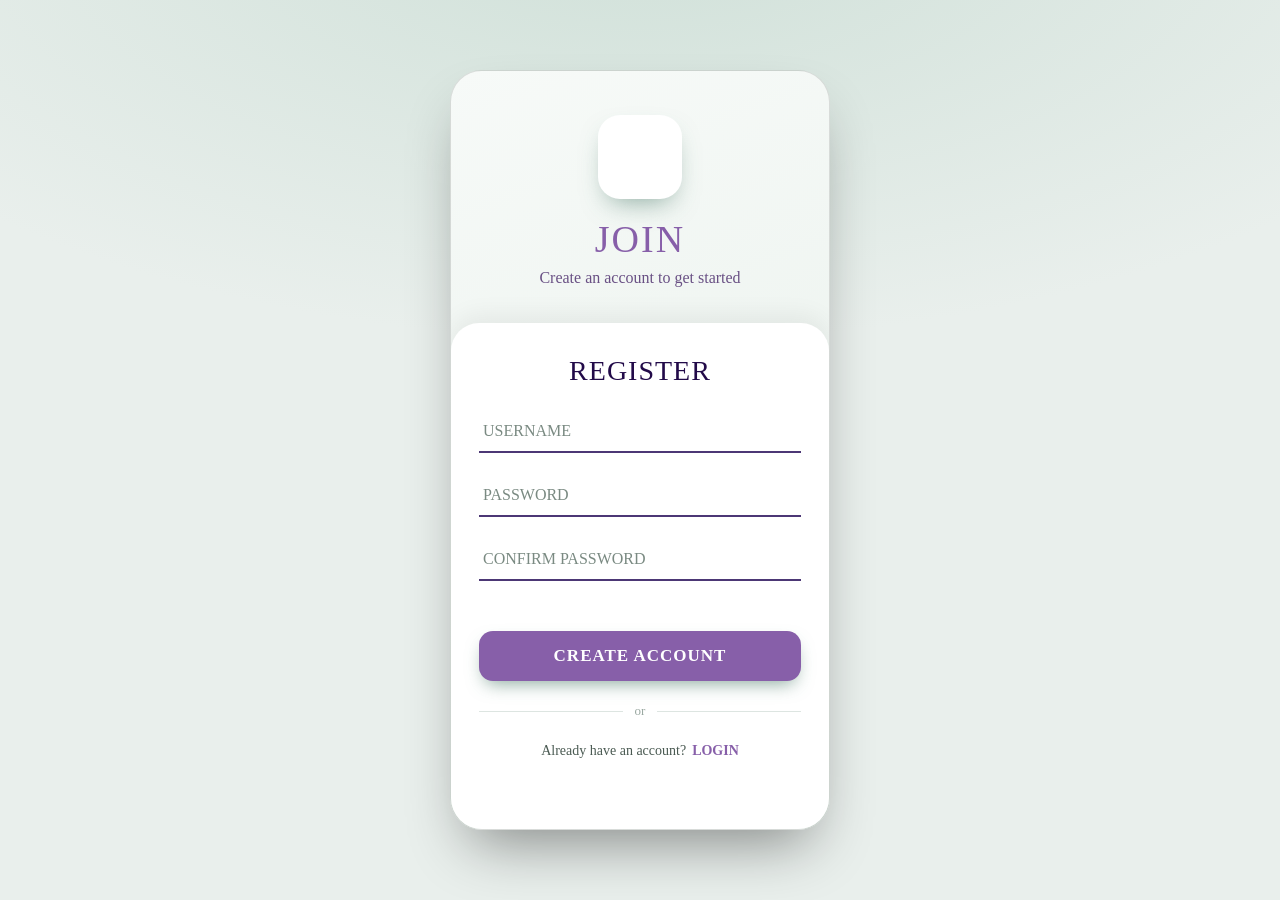
==== registerr.html @ 700d99f9 "Update smart room files" ====
<!DOCTYPE html>
<html lang="en">
<head>
<meta charset="UTF-8">
<meta name="viewport" content="width=device-width, initial-scale=1.0, viewport-fit=cover">
<title>Register</title>
<link rel="stylesheet" href="../css/login.css">
</head>

<body>
    <div class="app">
        <div class="hero">
            <div class="logo">
                <img src="./photo/freezy.svg" alt="Logo"
                     onerror="this.style.display='none'; this.nextElementSibling.style.display='block';">
                <span class="logo-fallback"></span>
            </div>
            <div class="span">
                <span>J</span><span>O</span><span>I</span><span>N</span>
            </div>
            <p>Create an account to get started</p>
        </div>

        <div class="container">
            <form onsubmit="return false;">
                <h2>REGISTER</h2>

                <div class="input">
                    <input type="text" id="reg-username" required>
                    <label for="reg-username">USERNAME</label>
                </div>

                <div class="input">
                    <input type="password" id="reg-password" required>
                    <label for="reg-password">PASSWORD</label>
                </div>

                <div class="input">
                    <input type="password" id="reg-confirm-password" required>
                    <label for="reg-confirm-password">CONFIRM PASSWORD</label>
                </div>

                <button class="btn" type="submit">CREATE ACCOUNT</button>

                <div class="divider">or</div>

                <div class="ata">
                    <span>Already have an account?</span>
                    <a href="login.html" id="submit">LOGIN</a>
                </div>
            </form>
        </div>
    </div>

    <script type="module" src="./firebaseConfig.js"></script>
    <script type="module" src="./register1.js"></script>
</body>
</html>
---- css/login.css ----
* {
        padding: 0;
        margin: 0;
        box-sizing: border-box;
        font-family: 'Times New Roman', Times, serif;
        -webkit-tap-highlight-color: transparent;
    }

    :root {
        --accent: #875fa9;
        --accent-soft: #48578b7c;
        --ink: #220a49;
        --line: #4c3775;
        --page: #e9efec;
    }

    html, body {
        background: var(--page);
    }

    /* Center the phone frame on larger screens; edge-to-edge on phones */
    body {
        min-height: 100dvh;
        display: flex;
        align-items: center;
        justify-content: center;
        background:
            radial-gradient(120% 80% at 50% -10%, #cfe0d8 0%, var(--page) 60%);
        padding: 16px;
    }

    .app {
        position: relative;
        width: 100%;
        max-width: 380px;
        min-height: 100dvh;
        background: linear-gradient(160deg, #f7faf8 0%, #e6efe9 100%);
        display: flex;
        flex-direction: column;
        overflow: hidden;
    }

    /* Device frame only on wider viewports */
    @media (min-width: 400px) {
        .app {
            min-height: 760px;
            height: 760px;
            border-radius: 32px;
            border: 1px solid rgba(0, 0, 0, 0.12);
            box-shadow: 0 30px 60px -20px rgba(0, 0, 0, 0.45);
        }
    }

    .hero {
        padding: 44px 28px 28px;
        text-align: center;
    }

    .logo {
        width: 84px;
        height: 84px;
        margin: 0 auto 18px;
        border-radius: 22px;
        background: #ffffff;
        display: flex;
        align-items: center;
        justify-content: center;
        box-shadow: 0 12px 26px -10px rgba(53, 106, 87, 0.55);
        overflow: hidden;
    }

    .logo img {
        width: 200%;
        height: 1000%;
        object-fit: center;
    }

    /* Fallback monogram shown if the logo image is missing */
    .logo-fallback {
        display: none;
        font-size: 40px;
        font-weight: 700;
        color: var(--accent);
        letter-spacing: 1px;
    }

    .span {
        font-size: 38px;
        letter-spacing: 2px;
        color: var(--accent);
    }

    .span span {
        display: inline-block;
        font-weight: 400;
        animation: mover 4s linear infinite;
    }

    @keyframes mover {
        0%   { text-shadow: 0 0 30px rgba(53, 106, 87, 0); transform: translateY(0); }
        50%  { text-shadow: 0 0 24px rgba(53, 106, 87, 0.35); transform: translateY(6px); }
        100% { text-shadow: 0 0 30px rgba(53, 106, 87, 0); transform: translateY(0); }
    }

    .span span:nth-child(1) { animation-delay: 0.0s; }
    .span span:nth-child(2) { animation-delay: 0.4s; }
    .span span:nth-child(3) { animation-delay: 0.8s; }
    .span span:nth-child(4) { animation-delay: 1.2s; }
    .span span:nth-child(5) { animation-delay: 1.6s; }
    .span span:nth-child(6) { animation-delay: 2.0s; }
    .span span:nth-child(7) { animation-delay: 2.4s; }

    .hero p {
        margin-top: 8px;
        font-size: 16px;
        color: #695084;
    }

    /* ---------- Card ---------- */
    .container {
        flex: 1;
        margin-top: 8px;
        background: #ffffff;
        border-top-left-radius: 28px;
        border-top-right-radius: 28px;
        box-shadow: 0 -8px 24px rgba(0, 0, 0, 0.06);
        padding: 32px 28px calc(32px + env(safe-area-inset-bottom));
        display: flex;
        flex-direction: column;
    }

    h2 {
        font-size: 28px;
        font-weight: 400;
        text-align: center;
        letter-spacing: 1px;
        margin-bottom: 24px;
        color: var(--ink);
    }

    /* ---------- Inputs ---------- */
    .input {
        position: relative;
        margin: 22px 0;
        border-bottom: 2px solid var(--line);
    }

    .input input {
        width: 100%;
        height: 40px;
        background: transparent;
        border: none;
        outline: none;
        font-size: 16px;
        padding: 0 4px;
        color: var(--ink);
    }

    .input label {
        position: absolute;
        top: 50%;
        left: 4px;
        transform: translateY(-50%);
        font-size: 16px;
        color: #7a8a82;
        pointer-events: none;
        transition: 0.2s ease;
    }

    .input input:focus ~ label,
    .input input:valid ~ label {
        top: -10px;
        font-size: 13px;
        color: var(--accent);
        transform: none;
    }

    .input input:focus {
        border-color: var(--accent);
    }

    /* ---------- Options row ---------- */
    .acc {
        display: flex;
        align-items: center;
        justify-content: space-between;
        margin-top: 6px;
        flex-wrap: wrap;
        gap: 8px;
    }

    .acc label {
        display: flex;
        align-items: center;
        gap: 6px;
        font-size: 14px;
        color: #4a5a52;
        cursor: pointer;
    }

    .acc a {
        font-size: 14px;
        color: var(--accent);
        text-decoration: none;
    }

    .acc a:hover { text-decoration: underline; }

    /* ---------- Button ---------- */
    .btn {
        width: 100%;
        height: 50px;
        margin-top: 28px;
        color: #fff;
        border: none;
        border-radius: 14px;
        font-weight: 600;
        font-size: 17px;
        letter-spacing: 1px;
        background: var(--accent);
        cursor: pointer;
        transition: transform 0.15s ease, box-shadow 0.2s ease;
        box-shadow: 0 8px 18px -6px rgba(53, 106, 87, 0.6);
    }

    .btn:active { transform: scale(0.98); }
    .btn:hover { box-shadow: 0 10px 22px -6px rgba(53, 106, 87, 0.7); }

    /* ---------- Footer link ---------- */
    .ata {
        display: flex;
        justify-content: center;
        gap: 6px;
        margin-top: 24px;
        font-size: 14px;
        color: #4a5a52;
    }

    .ata a {
        font-weight: 600;
        color: var(--accent);
        text-decoration: none;
    }

    .ata a:hover { text-decoration: underline; }

    .divider {
        display: flex;
        align-items: center;
        gap: 12px;
        margin: 22px 0 4px;
        color: #9aa8a1;
        font-size: 13px;
    }

    .divider::before,
    .divider::after {
        content: "";
        flex: 1;
        height: 1px;
        background: #dde5e1;
    }
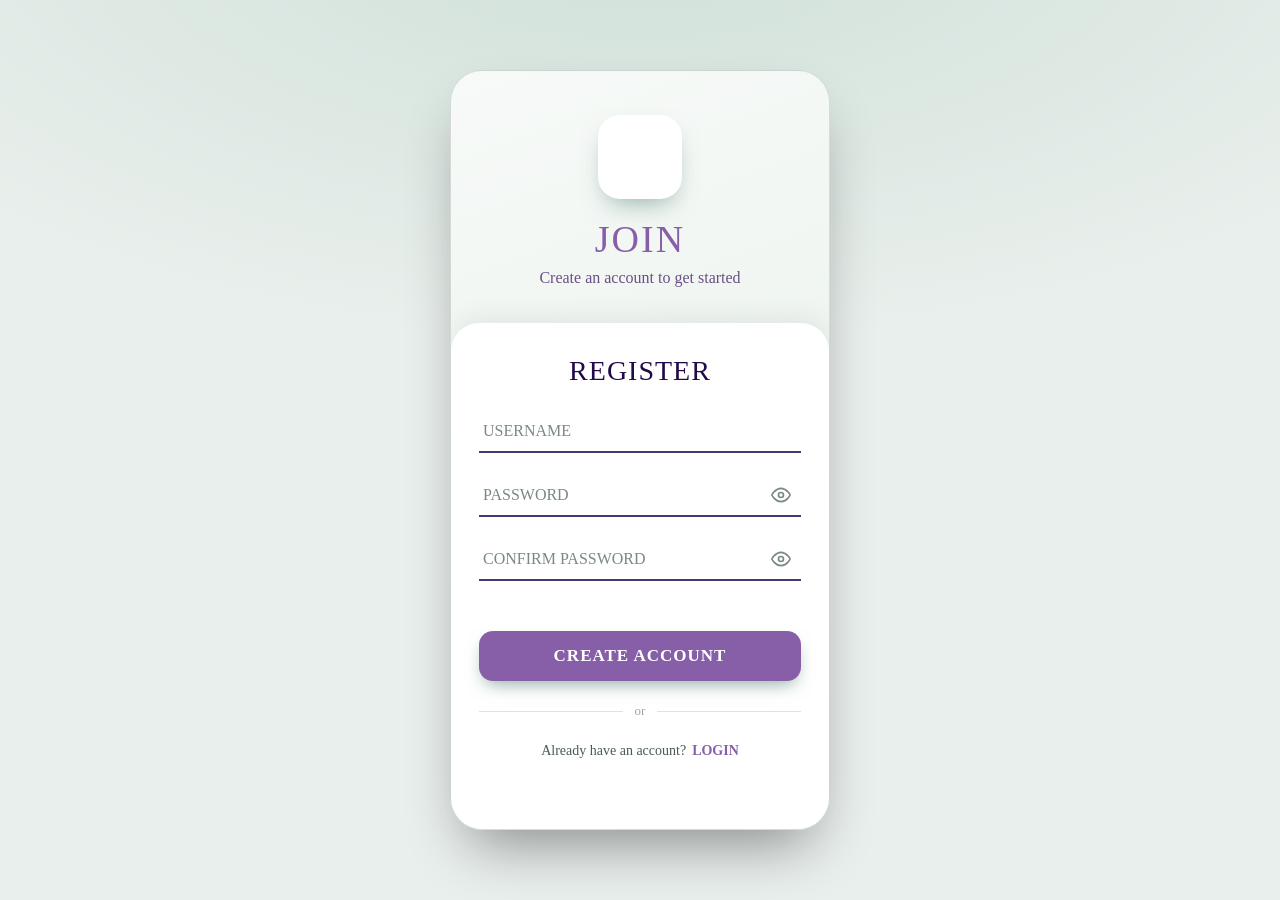
==== commit 7d3166ee: "Add password display toggle buttons to Login and Register pages" ====
--- a/registerr.html
+++ b/registerr.html
@@ -4,7 +4,7 @@
 <meta charset="UTF-8">
 <meta name="viewport" content="width=device-width, initial-scale=1.0, viewport-fit=cover">
 <title>Register</title>
-<link rel="stylesheet" href="../css/login.css">
+<link rel="stylesheet" href="./css/login.css">
 </head>
 
 <body>
@@ -30,14 +30,34 @@
                     <label for="reg-username">USERNAME</label>
                 </div>
 
-                <div class="input">
+                <div class="input password-wrap">
                     <input type="password" id="reg-password" required>
                     <label for="reg-password">PASSWORD</label>
+                    <button type="button" class="toggle-password" aria-label="Toggle password visibility" title="Toggle password visibility">
+                        <svg class="icon-eye" viewBox="0 0 24 24">
+                            <path d="M1 12s4-8 11-8 11 8 11 8-4 8-11 8-11-8-11-8z"></path>
+                            <circle cx="12" cy="12" r="3"></circle>
+                        </svg>
+                        <svg class="icon-eye-off" viewBox="0 0 24 24">
+                            <path d="M17.94 17.94A10.07 10.07 0 0 1 12 20c-7 0-11-8-11-8a18.45 18.45 0 0 1 5.06-5.94M9.9 4.24A9.12 9.12 0 0 1 12 4c7 0 11 8 11 8a18.5 18.5 0 0 1-2.16 3.19m-6.72-1.07a3 3 0 1 1-4.24-4.24"></path>
+                            <line x1="1" y1="1" x2="23" y2="23"></line>
+                        </svg>
+                    </button>
                 </div>
 
-                <div class="input">
+                <div class="input password-wrap">
                     <input type="password" id="reg-confirm-password" required>
                     <label for="reg-confirm-password">CONFIRM PASSWORD</label>
+                    <button type="button" class="toggle-password" aria-label="Toggle password visibility" title="Toggle password visibility">
+                        <svg class="icon-eye" viewBox="0 0 24 24">
+                            <path d="M1 12s4-8 11-8 11 8 11 8-4 8-11 8-11-8-11-8z"></path>
+                            <circle cx="12" cy="12" r="3"></circle>
+                        </svg>
+                        <svg class="icon-eye-off" viewBox="0 0 24 24">
+                            <path d="M17.94 17.94A10.07 10.07 0 0 1 12 20c-7 0-11-8-11-8a18.45 18.45 0 0 1 5.06-5.94M9.9 4.24A9.12 9.12 0 0 1 12 4c7 0 11 8 11 8a18.5 18.5 0 0 1-2.16 3.19m-6.72-1.07a3 3 0 1 1-4.24-4.24"></path>
+                            <line x1="1" y1="1" x2="23" y2="23"></line>
+                        </svg>
+                    </button>
                 </div>
 
                 <button class="btn" type="submit">CREATE ACCOUNT</button>
--- a/css/login.css
+++ b/css/login.css
@@ -259,4 +259,64 @@
         flex: 1;
         height: 1px;
         background: #dde5e1;
+    }
+
+    /* ---------- Password Visibility Toggle ---------- */
+    .password-wrap {
+        position: relative;
+    }
+
+    .password-wrap input {
+        padding-right: 42px !important;
+    }
+
+    .toggle-password {
+        position: absolute;
+        right: 4px;
+        top: 50%;
+        transform: translateY(-50%);
+        background: transparent;
+        border: none;
+        outline: none;
+        cursor: pointer;
+        padding: 6px;
+        display: flex;
+        align-items: center;
+        justify-content: center;
+        color: #7a8a82;
+        transition: color 0.2s ease, transform 0.15s ease;
+        z-index: 2;
+    }
+
+    .toggle-password:hover {
+        color: var(--accent);
+    }
+
+    .toggle-password:active {
+        transform: translateY(-50%) scale(0.92);
+    }
+
+    .toggle-password svg {
+        width: 20px;
+        height: 20px;
+        stroke: currentColor;
+        stroke-width: 2;
+        stroke-linecap: round;
+        stroke-linejoin: round;
+        fill: none;
+        display: block;
+        pointer-events: none;
+    }
+
+    .toggle-password .icon-eye-off {
+        display: none;
+    }
+
+    .toggle-password.is-visible .icon-eye {
+        display: none;
+    }
+
+    .toggle-password.is-visible .icon-eye-off {
+        display: block;
+        color: var(--accent);
     }
